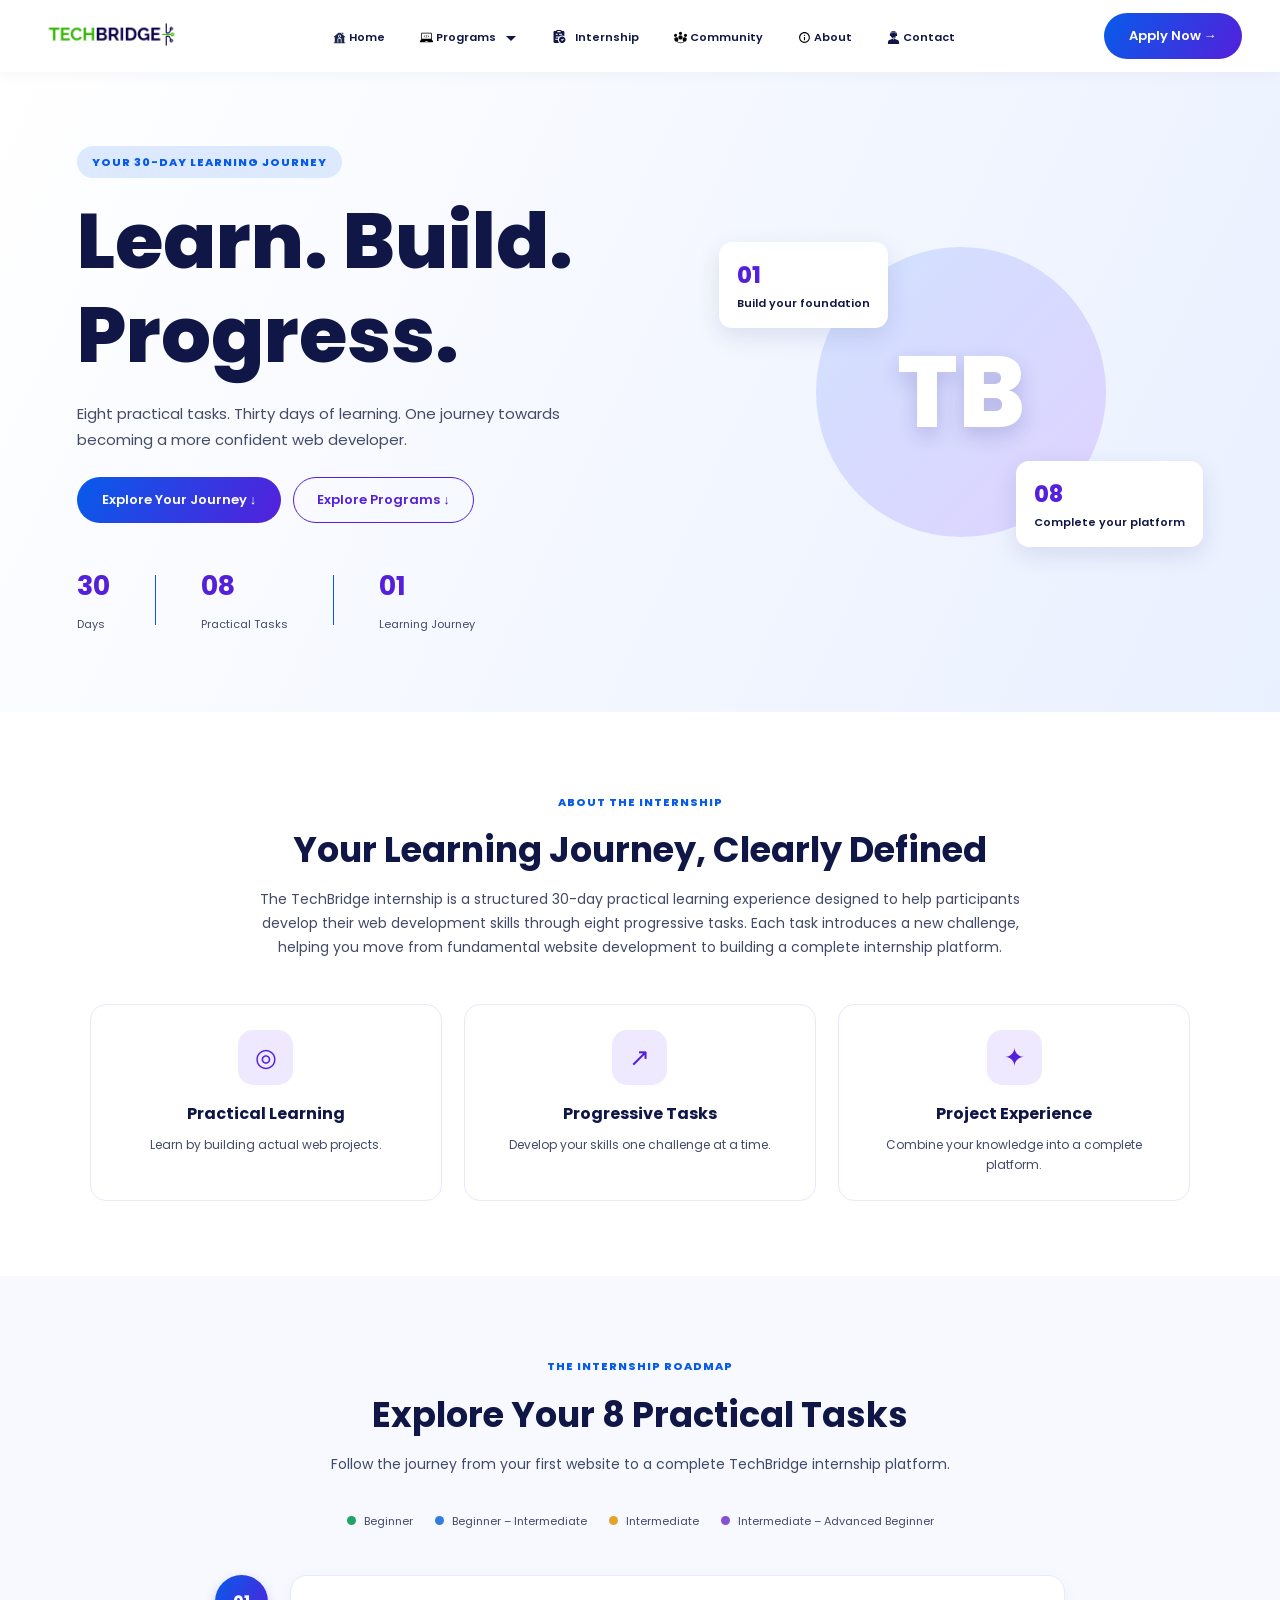
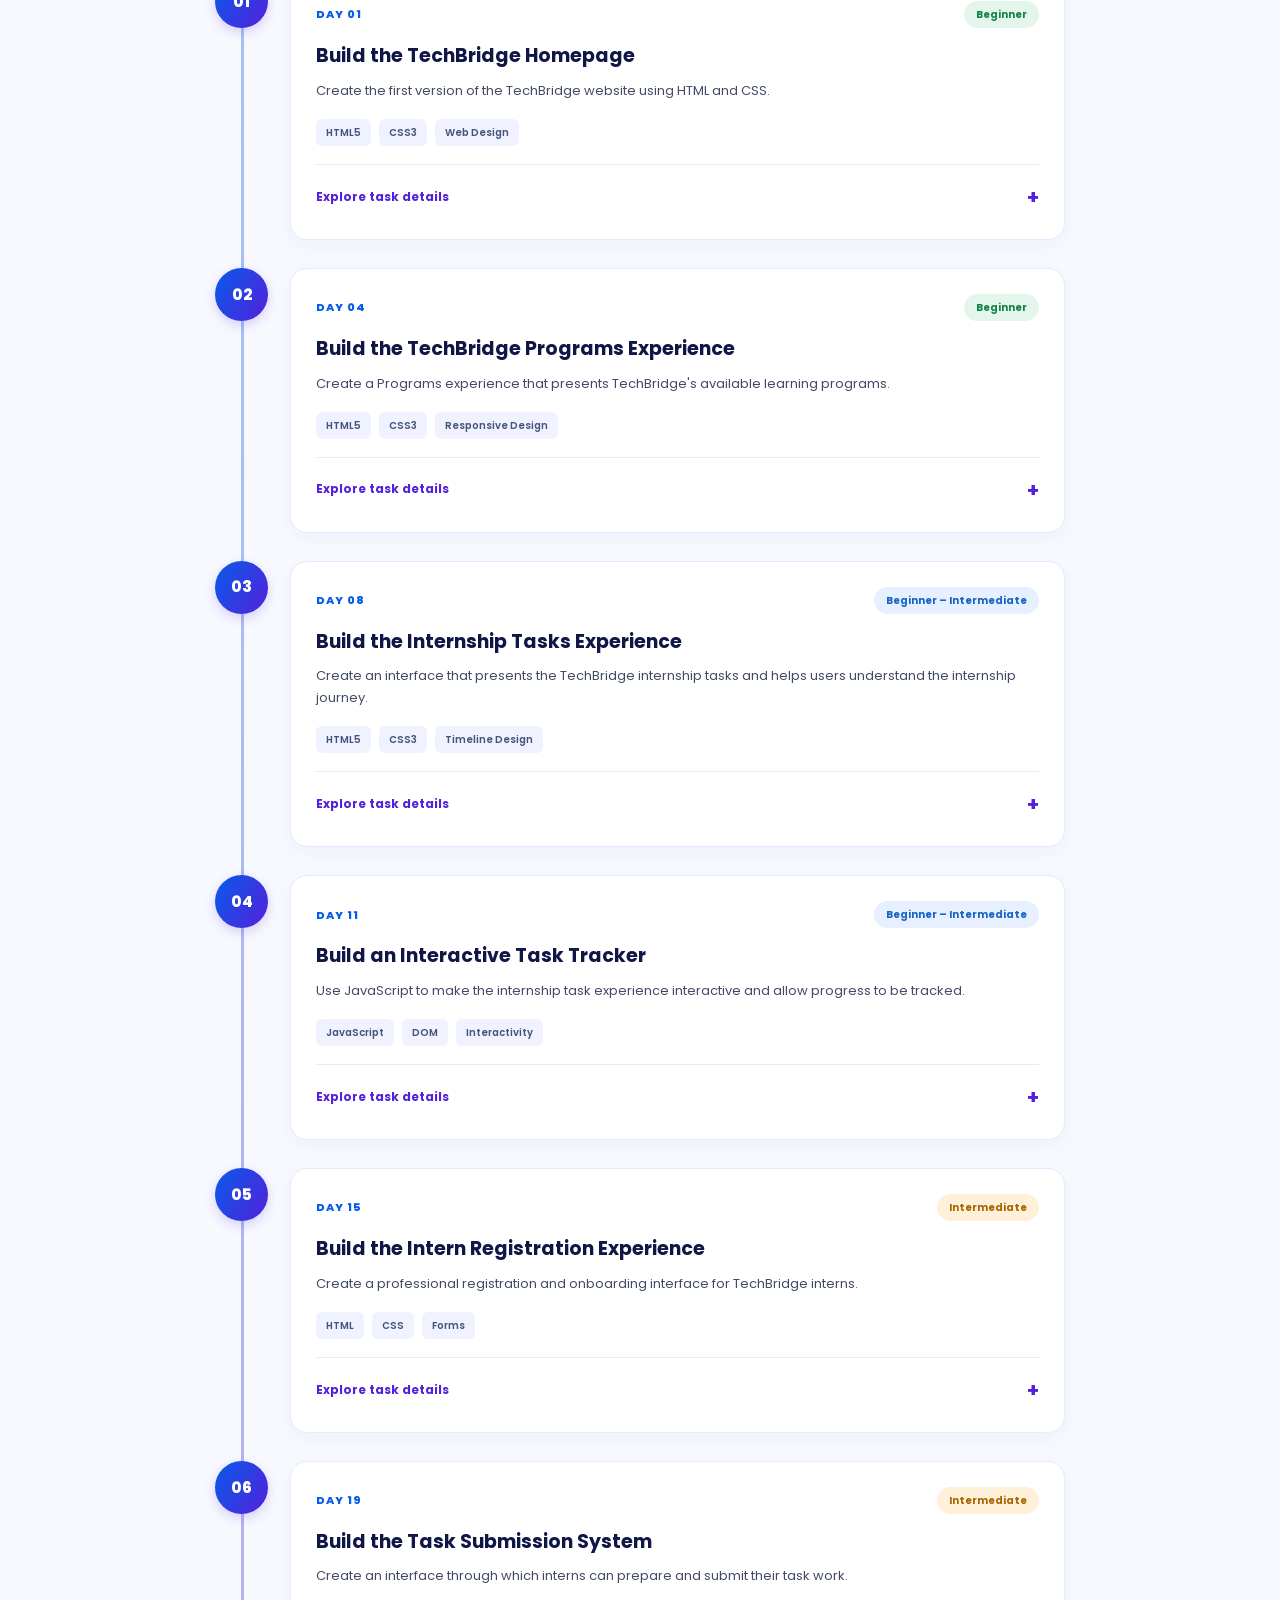
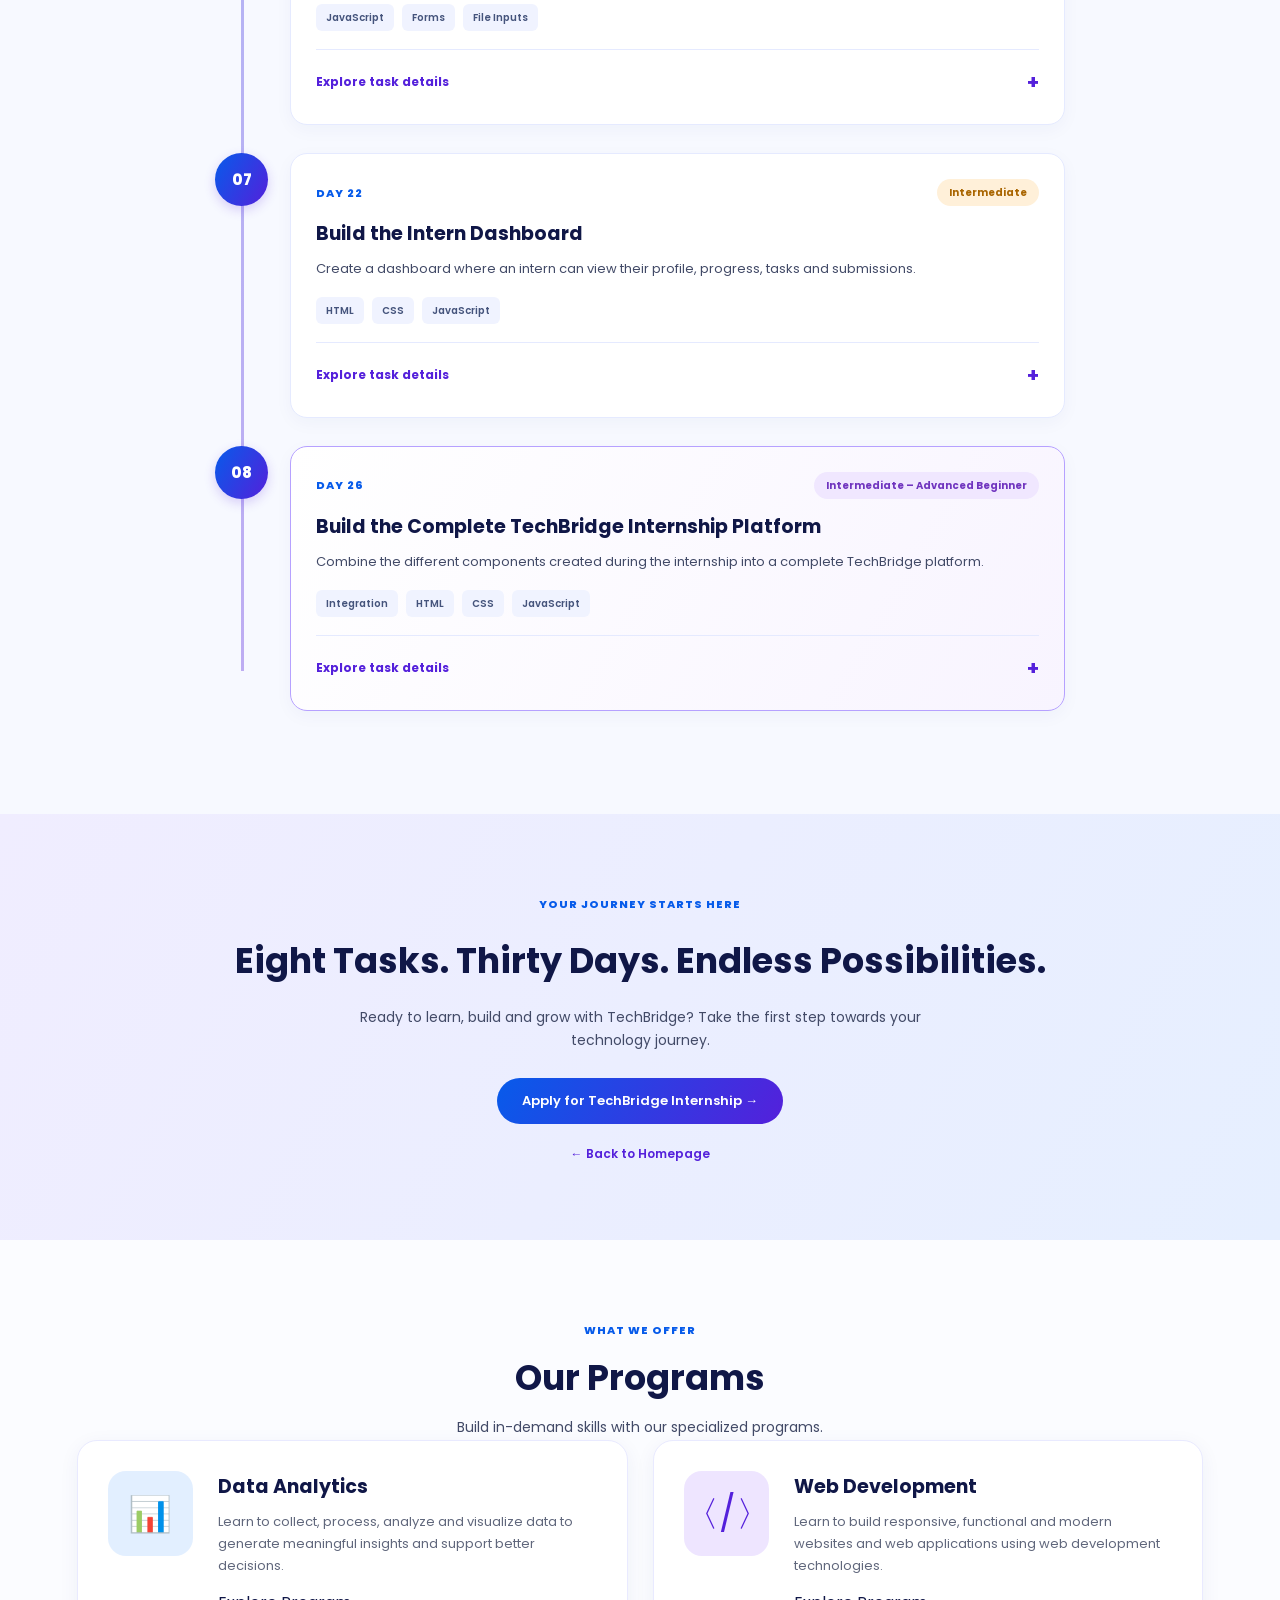
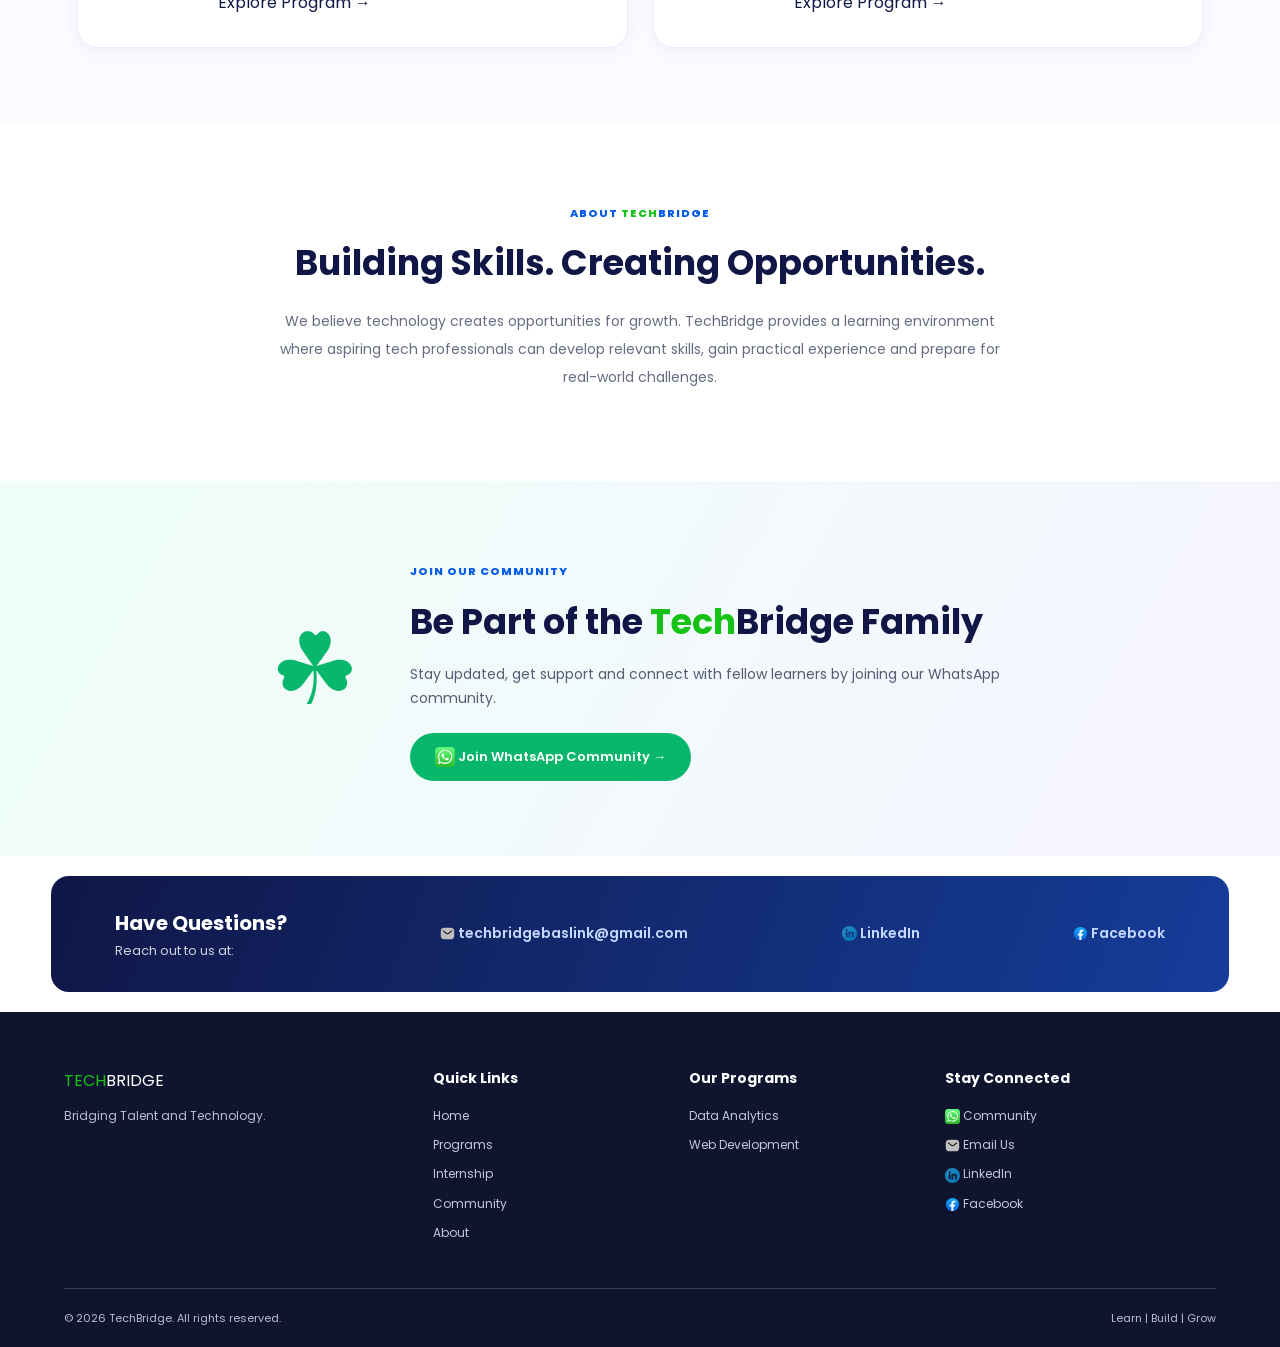
==== Tasks.html @ 096e9067 "new file:   Tasks.html 	new file:   images/about-svgrepo-com (3).svg 	new file:   images/code-file-s" ====
<!DOCTYPE html>
<html lang="en">

    <head>
        <meta charset="UTF-8">
        <meta name="viewport" content="width=device-width, initial-scale=1.0">

        <title>Internship Tasks | TechBridge</title>

        <link rel="stylesheet" href="main.css">

        <link rel="preconnect" href="https://fonts.googleapis.com">
        <link href="https://fonts.googleapis.com/css2?family=Poppins:wght@400;500;600;700;800&display=swap"
            rel="stylesheet">
    </head>

    <body>
        <!-- main SECTION -->
        <section class="main">

            <div class="main-content">

                <span class="eyebrow">YOUR 30-DAY LEARNING JOURNEY</span>

                <h1>
                    Learn. Build.
                    <span>Progress.</span>
                </h1>

                <p>
                    Eight practical tasks. Thirty days of learning.
                    One journey towards becoming a more confident
                    web developer.
                </p>

                <div class="main-buttons">
                    <a href="#roadmap" class="primary-btn">
                        Explore Your Journey ↓
                    </a>

                    <a href="#programs" class="secondary-btn">
                        Explore Programs ↓
                    </a>
                </div>

                <div class="main-stats">

                    <div>
                        <h3>30</h3>
                        <span>Days</span>
                    </div>

                    <div class="main-vertical-seperator"></div>

                    <div>
                        <h3>08</h3>
                        <span>Practical Tasks</span>
                    </div>

                    <div class="main-vertical-seperator"></div>

                    <div>
                        <h3>01</h3>
                        <span>Learning Journey</span>
                    </div>

                </div>

            </div>

            <div class="main-visual">

                <div class="visual-circle"></div>

                <div class="visual-card card-one">
                    <span>01</span>
                    <p>Build your foundation</p>
                </div>

                <div class="visual-card card-two">
                    <span>08</span>
                    <p>Complete your platform</p>
                </div>

                <div class="visual-center">
                    TB
                </div>

            </div>

        </section>


        <!-- INTRODUCTION -->
        <section class="intro-section" id="internship-link">

            <div class="section-heading">
                <span class="section-tag">ABOUT THE INTERNSHIP</span>

                <h2>Your Learning Journey, Clearly Defined</h2>

                <p>
                    The TechBridge internship is a structured 30-day
                    practical learning experience designed to help
                    participants develop their web development skills
                    through eight progressive tasks.

                    Each task introduces a new challenge, helping you
                    move from fundamental website development to
                    building a complete internship platform.
                </p>
            </div>

            <div class="journey-highlights">

                <div class="highlight">
                    <span class="highlight-icon">◎</span>
                    <h3>Practical Learning</h3>
                    <p>Learn by building actual web projects.</p>
                </div>

                <div class="highlight">
                    <span class="highlight-icon">↗</span>
                    <h3>Progressive Tasks</h3>
                    <p>Develop your skills one challenge at a time.</p>
                </div>

                <div class="highlight">
                    <span class="highlight-icon">✦</span>
                    <h3>Project Experience</h3>
                    <p>Combine your knowledge into a complete platform.</p>
                </div>

            </div>

        </section>


        <!-- ROADMAP -->
        <section class="roadmap-section" id="roadmap">

            <div class="section-heading">

                <span class="section-tag">THE INTERNSHIP ROADMAP</span>

                <h2>Explore Your 8 Practical Tasks</h2>

                <p>
                    Follow the journey from your first website
                    to a complete TechBridge internship platform.
                </p>

            </div>


            <!-- PROGRESSION LEGEND -->
            <div class="difficulty-legend">

                <span>
                    <i class="dot beginner"></i>
                    Beginner
                </span>

                <span>
                    <i class="dot developing"></i>
                    Beginner – Intermediate
                </span>

                <span>
                    <i class="dot intermediate"></i>
                    Intermediate
                </span>

                <span>
                    <i class="dot advanced"></i>
                    Intermediate – Advanced Beginner
                </span>

            </div>


            <div class="roadmap">


                <!-- TASK 1 -->
                <article class="task-item">

                    <div class="timeline-marker">01</div>

                    <div class="task-card">

                        <div class="task-top">
                            <span class="task-day">DAY 01</span>
                            <span class="difficulty beginner">Beginner</span>
                        </div>

                        <h3>Build the TechBridge Homepage</h3>

                        <p>
                            Create the first version of the TechBridge
                            website using HTML and CSS.
                        </p>

                        <div class="task-tags">
                            <span>HTML5</span>
                            <span>CSS3</span>
                            <span>Web Design</span>
                        </div>

                        <details>
                            <summary>Explore task details</summary>

                            <div class="task-details">
                                <h4>What you will build</h4>

                                <p>
                                    A professional homepage that introduces
                                    TechBridge, communicates its purpose
                                    and presents its programs and internship.
                                </p>

                                <h4>Expected focus</h4>

                                <ul>
                                    <li>Page structure using HTML.</li>
                                    <li>Styling using CSS.</li>
                                    <li>Navigation and website sections.</li>
                                    <li>Responsive page design.</li>
                                </ul>
                            </div>
                        </details>

                    </div>

                </article>


                <!-- TASK 2 -->
                <article class="task-item">

                    <div class="timeline-marker">02</div>

                    <div class="task-card">

                        <div class="task-top">
                            <span class="task-day">DAY 04</span>
                            <span class="difficulty beginner">Beginner</span>
                        </div>

                        <h3>Build the TechBridge Programs Experience</h3>

                        <p>
                            Create a Programs experience that presents
                            TechBridge's available learning programs.
                        </p>

                        <div class="task-tags">
                            <span>HTML5</span>
                            <span>CSS3</span>
                            <span>Responsive Design</span>
                        </div>

                        <details>
                            <summary>Explore task details</summary>

                            <div class="task-details">
                                <h4>What you will build</h4>

                                <p>
                                    A dedicated Programs page where visitors
                                    can explore Data Analytics and Web
                                    Development.
                                </p>

                                <h4>Expected focus</h4>

                                <ul>
                                    <li>Presenting program information.</li>
                                    <li>Displaying skills and learning areas.</li>
                                    <li>Creating program cards or sections.</li>
                                    <li>Connecting pages through navigation.</li>
                                </ul>
                            </div>
                        </details>

                    </div>

                </article>


                <!-- TASK 3 -->
                <article class="task-item">

                    <div class="timeline-marker">03</div>

                    <div class="task-card">

                        <div class="task-top">
                            <span class="task-day">DAY 08</span>
                            <span class="difficulty developing">
                                Beginner – Intermediate
                            </span>
                        </div>

                        <h3>Build the Internship Tasks Experience</h3>

                        <p>
                            Create an interface that presents the TechBridge
                            internship tasks and helps users understand
                            the internship journey.
                        </p>

                        <div class="task-tags">
                            <span>HTML5</span>
                            <span>CSS3</span>
                            <span>Timeline Design</span>
                        </div>

                        <details>
                            <summary>Explore task details</summary>

                            <div class="task-details">
                                <h4>What you will build</h4>

                                <p>
                                    An internship roadmap displaying
                                    all eight practical tasks, their
                                    introduction days and descriptions.
                                </p>

                                <h4>Expected focus</h4>

                                <ul>
                                    <li>Creating a visual task timeline.</li>
                                    <li>Showing task descriptions.</li>
                                    <li>Communicating task progression.</li>
                                    <li>Presenting difficulty levels.</li>
                                </ul>
                            </div>
                        </details>

                    </div>

                </article>


                <!-- TASK 4 -->
                <article class="task-item">

                    <div class="timeline-marker">04</div>

                    <div class="task-card">

                        <div class="task-top">
                            <span class="task-day">DAY 11</span>
                            <span class="difficulty developing">
                                Beginner – Intermediate
                            </span>
                        </div>

                        <h3>Build an Interactive Task Tracker</h3>

                        <p>
                            Use JavaScript to make the internship task
                            experience interactive and allow progress
                            to be tracked.
                        </p>

                        <div class="task-tags">
                            <span>JavaScript</span>
                            <span>DOM</span>
                            <span>Interactivity</span>
                        </div>

                        <details>
                            <summary>Explore task details</summary>

                            <div class="task-details">
                                <h4>What you will build</h4>

                                <p>
                                    An interactive task tracking interface
                                    that allows interns to monitor their
                                    progress throughout the internship.
                                </p>

                                <h4>Expected focus</h4>

                                <ul>
                                    <li>JavaScript DOM manipulation.</li>
                                    <li>Event listeners and interactions.</li>
                                    <li>Tracking task completion.</li>
                                    <li>Updating progress indicators.</li>
                                </ul>
                            </div>
                        </details>

                    </div>

                </article>


                <!-- TASK 5 -->
                <article class="task-item">

                    <div class="timeline-marker">05</div>

                    <div class="task-card">

                        <div class="task-top">
                            <span class="task-day">DAY 15</span>
                            <span class="difficulty intermediate">
                                Intermediate
                            </span>
                        </div>

                        <h3>Build the Intern Registration Experience</h3>

                        <p>
                            Create a professional registration and
                            onboarding interface for TechBridge interns.
                        </p>

                        <div class="task-tags">
                            <span>HTML</span>
                            <span>CSS</span>
                            <span>Forms</span>
                        </div>

                        <details>
                            <summary>Explore task details</summary>

                            <div class="task-details">
                                <h4>What you will build</h4>

                                <p>
                                    A registration experience that allows
                                    prospective interns to provide their
                                    information and get introduced to
                                    the internship platform.
                                </p>

                                <h4>Expected focus</h4>

                                <ul>
                                    <li>Professional registration forms.</li>
                                    <li>Input fields and form layouts.</li>
                                    <li>Form validation and user feedback.</li>
                                    <li>Onboarding interface design.</li>
                                </ul>
                            </div>
                        </details>

                    </div>

                </article>


                <!-- TASK 6 -->
                <article class="task-item">

                    <div class="timeline-marker">06</div>

                    <div class="task-card">

                        <div class="task-top">
                            <span class="task-day">DAY 19</span>
                            <span class="difficulty intermediate">
                                Intermediate
                            </span>
                        </div>

                        <h3>Build the Task Submission System</h3>

                        <p>
                            Create an interface through which interns
                            can prepare and submit their task work.
                        </p>

                        <div class="task-tags">
                            <span>JavaScript</span>
                            <span>Forms</span>
                            <span>File Inputs</span>
                        </div>

                        <details>
                            <summary>Explore task details</summary>

                            <div class="task-details">
                                <h4>What you will build</h4>

                                <p>
                                    A submission interface where interns
                                    can prepare their work and provide
                                    their project submission details.
                                </p>

                                <h4>Expected focus</h4>

                                <ul>
                                    <li>Submission form design.</li>
                                    <li>Project link and file input fields.</li>
                                    <li>Submission feedback.</li>
                                    <li>Clear submission status presentation.</li>
                                </ul>
                            </div>
                        </details>

                    </div>

                </article>


                <!-- TASK 7 -->
                <article class="task-item">

                    <div class="timeline-marker">07</div>

                    <div class="task-card">

                        <div class="task-top">
                            <span class="task-day">DAY 22</span>
                            <span class="difficulty intermediate">
                                Intermediate
                            </span>
                        </div>

                        <h3>Build the Intern Dashboard</h3>

                        <p>
                            Create a dashboard where an intern can view
                            their profile, progress, tasks and submissions.
                        </p>

                        <div class="task-tags">
                            <span>HTML</span>
                            <span>CSS</span>
                            <span>JavaScript</span>
                        </div>

                        <details>
                            <summary>Explore task details</summary>

                            <div class="task-details">
                                <h4>What you will build</h4>

                                <p>
                                    A personalized dashboard that brings
                                    together important internship
                                    information in one interface.
                                </p>

                                <h4>Expected focus</h4>

                                <ul>
                                    <li>Dashboard layout and components.</li>
                                    <li>Profile and progress presentation.</li>
                                    <li>Task and submission overview.</li>
                                    <li>Responsive dashboard design.</li>
                                </ul>
                            </div>
                        </details>

                    </div>

                </article>


                <!-- TASK 8 -->
                <article class="task-item">

                    <div class="timeline-marker">08</div>

                    <div class="task-card final-task">

                        <div class="task-top">
                            <span class="task-day">DAY 26</span>
                            <span class="difficulty advanced">
                                Intermediate – Advanced Beginner
                            </span>
                        </div>

                        <h3>Build the Complete TechBridge Internship Platform</h3>

                        <p>
                            Combine the different components created
                            during the internship into a complete
                            TechBridge platform.
                        </p>

                        <div class="task-tags">
                            <span>Integration</span>
                            <span>HTML</span>
                            <span>CSS</span>
                            <span>JavaScript</span>
                        </div>

                        <details>
                            <summary>Explore task details</summary>

                            <div class="task-details">
                                <h4>What you will build</h4>

                                <p>
                                    An integrated platform that brings
                                    together the homepage, programs,
                                    task tracker, registration, submission
                                    system and intern dashboard.
                                </p>

                                <h4>Expected focus</h4>

                                <ul>
                                    <li>Combining individual website components.</li>
                                    <li>Consistent navigation and design.</li>
                                    <li>Testing page interactions.</li>
                                    <li>Creating a cohesive platform experience.</li>
                                </ul>
                            </div>
                        </details>

                    </div>

                </article>

            </div>

        </section>


        <!-- FINAL CTA -->
        <section class="final-cta">

            <span class="section-tag">YOUR JOURNEY STARTS HERE</span>

            <h2>Eight Tasks. Thirty Days. Endless Possibilities.</h2>

            <p>
                Ready to learn, build and grow with TechBridge?
                Take the first step towards your technology journey.
            </p>

            <a href="YOUR_APPLICATION_FORM_URL" class="primary-btn">
                Apply for TechBridge Internship →
            </a>

            <a href="index.html" class="back-link">
                ← Back to Homepage
            </a>

        </section>

        <!-- programs we run -->
        <section class="programs section" id="programs">

        </section>

        <script src="main.js" defer></script>

    </body>
</html>
---- main.css ----
/* general style */
* {
    margin: 0;
    padding: 0;
    box-sizing: border-box;
    list-style: none;
    -webkit-tap-highlight-color: transparent;
}

:root {
    --blue: #075bea;
    --purple: #5420db;
    --dark: #101747;
    --text: #424a67;
    --light: #f3f6ff;
    --white: #ffffff;
    --border: #e5eaff;
    --gradient: linear-gradient(120deg, #075bea, #5420db);
}

html {
    scroll-behavior: smooth;
}

body {
    font-family: 'Poppins', Arial, sans-serif;
    color: var(--dark);
    background: var(--white);
    line-height: 1.7;
    overflow-x: hidden;
}

svg {
    fill: var(--dark);
}

img {
    max-width: 100%;
    display: block;
}

button {
    font: inherit;
}

a {
    text-decoration: none;
    color: inherit;
}

svg {
    vertical-align: middle;
}

.c-green {
    color: rgb(22, 194, 22);
}

/* nav */
.navbar {
    display: flex;
    align-items: center;
    justify-content: space-between;
    padding: 3px 3%;
    background: white;
    position: sticky;
    top: 0;
    z-index: 100;
    box-shadow: 0 2px 15px rgba(0,0,0,.04);
}

.logo {
    height: fit-content;
    width: fit-content;
    display: flex;
    align-items: center;
}

.logo-icon {
    padding: 3px;
    height: fit-content;
    width: fit-content;
}

.logo-icon img {
    padding: 0;
    width: 140px;
    height: 60px;
    object-fit: cover;
    overflow: visible;
}

.nav-links {
    display: none;
    position: fixed;
    gap: 20px;
    align-items: center;
    background: var(--light);
    box-shadow: 5px 0 20px rgba(30, 50, 120, .1);
    padding: 20px;
    top: 0;
    left: -100%;
    height: 100dvh;
    z-index: 200;
    transition: ease-in-out .1s;
}


.nav-links:hover, .nav-links:focus, .nav-links svg:hover, .nav-links svg:focus {
    fill: var(--purple);
    color: var(--purple);
}

.nav-links li {
    padding: 7px 2px;
}

.big-screen-nav {
    display: flex;
    gap: 25px;
}

.clip-absolute {
    position: relative;
}

.navbar nav a {
    font-size: 11px;
    font-weight: 600;
    transition: .3s;
    margin: 0 5px;
}

.navbar nav a:hover, .navbar nav a:focus {
    color: var(--purple);
}

.svg:hover, .svg:focus {
    fill: var(--purple);
}


.nav-dropdown {
    position: absolute;
    display: none;
    top: 30px;
    left: 0;
    background: white;
    padding: 10px;
    border: 0.1px solid var(--text);
    border-radius: 20px;
    transition: .3s;
    height: fit-content;
    width: 180px;
}

.nav-dropdown:hover {
    transform: translateY(-6px);
    box-shadow: 0 12px 30px rgba(30,50,120,.12);
}

.nav-dropdown a{
    display: flex;
    justify-content: space-between;
}

.nav-btn,
.primary-btn {
    background: linear-gradient(120deg, var(--blue), var(--purple));
    color: white;
    padding: 12px 25px;
    border-radius: 30px;
    font-size: 13px;
    font-weight: 600;
    display: inline-block;
    transition: .3s;
}

.nav-btn:hover,
.primary-btn:hover {
    transform: translateY(-3px);
    box-shadow: 0 8px 20px rgba(84,32,219,.25);
}

/* main */
.main {
    min-height: 520px;
    padding: 75px 6%;
    display: flex;
    align-items: center;
    justify-content: space-between;
    background: linear-gradient(115deg, #fff, #e9f0ff);
    overflow: hidden;
}

.main-content {
    max-width: 580px;
}

.eyebrow,
.section-tag {
    color: var(--blue);
    font-size: 12px;
    font-weight: 700;
    letter-spacing: 1px;
}

.eyebrow {
    background: #dce9ff;
    padding: 7px 15px;
    border-radius: 20px;
}

.main h1 {
    font-size: clamp(48px, 7vw, 78px);
    font-weight: 800;
    line-height: 1.2;
    margin: 20px 0 5px;
}

.main h2 {
    font-size: clamp(22px, 3vw, 34px);
    line-height: 1.3;
}

.main h2 span {
    color: var(--purple);
}

.main-content p {
    max-width: 500px;
    margin: 20px 0 25px;
    color: #454b68;
    font-size: 15px;
}

.main-buttons {
    display: flex;
    gap: 12px;
    align-items: center;
}

.secondary-btn {
    border: 1px solid var(--purple);
    color: var(--purple);
    padding: 11px 22px;
    border-radius: 30px;
    font-size: 13px;
    font-weight: 600;
}

.main-visual {
    width: 43%;
    height: 350px;
    position: relative;
    display: flex;
    align-items: center;
    justify-content: center;
}


.main-stats {
    display: flex;
    gap: 45px;
    margin-top: 40px;
}

.main-vertical-seperator {
    height: 50px;
    width: 1px;
    background: #075bea;
    align-self: center;
}

.main-stats h3 {
    font-size: 27px;
    color: var(--purple);
}

.main-stats span {
    color: var(--text);
    font-size: 11px;
}


.visual-circle {
    position: absolute;
    width: 310px;
    height: 310px;
    border-radius: 50%;
    background: linear-gradient(135deg, #b7d1ff, #c8aaff);
    opacity: .7;
}

.main-symbol {
    z-index: 1;
    font-size: 120px;
    font-weight: 800;
    color: white;
    text-shadow: 0 8px 25px rgba(35,40,130,.25);
}

.visual-card {
    position: absolute;
    z-index: 2;
    background: white;
    padding: 15px;
    border-radius: 12px;
    box-shadow: 0 10px 30px rgba(30,50,120,.12);
    font-size: 13px;
    font-weight: 600;
}

.analytics {
    top: 35px;
    left: 0;
}

.coding {
    bottom: 35px;
    right: 0;
}

/* gen sec */
.section {
    padding: 75px 6%;
}

.section-heading {
    text-align: center;
    margin-bottom: 35px;
}

.section h2 {
    font-size: clamp(25px, 3vw, 35px);
    margin: 8px 0;
}

.section-heading p,
.about p {
    color: #666d83;
    font-size: 14px;
}

.about {
    text-align: center;
    max-width: 950px;
    margin: auto;
}

.about p {
    max-width: 750px;
    margin: 15px auto;
    line-height: 2;
}

/* programs */
.programs {
    background: #fbfcff;
}

.program-grid {
    display: grid;
    grid-template-columns: repeat(2, 1fr);
    gap: 25px;
}

.program-card {
    display: flex;
    align-items: flex-start;
    gap: 25px;
    background: white;
    padding: 30px;
    border: 1px solid #e9eaff;
    border-radius: 20px;
    box-shadow: 0 5px 20px rgba(30,50,120,.06);
    transition: .3s;
}

.program-card:hover {
    transform: translateY(-6px);
    box-shadow: 0 12px 30px rgba(30,50,120,.12);
}

.program-icon {
    min-width: 85px;
    height: 85px;
    display: grid;
    place-items: center;
    border-radius: 18px;
    font-size: 35px;
}

.blue-icon {
    background: #e2efff;
}

.purple-icon {
    background: #eee5ff;
    color: var(--purple);
}

.program-card h3 {
    font-size: 19px;
    margin-bottom: 8px;
}

.program-card p {
    color: #60677c;
    font-size: 13px;
    margin-bottom: 12px;
}

.program-card a {
    color: var(--blue);
    font-size: 13px;
    font-weight: 700;
}

/* internship */
.internship {
    margin: 20px 4%;
    padding: 55px 4%;
    border-radius: 22px;
    background: linear-gradient(110deg, #f1edff, #e4eaff);
    display: grid;
    grid-template-columns: 1fr 1fr;
    gap: 40px;
}

.internship-tag {
    border: 1px solid var(--purple);
    color: var(--purple);
    padding: 6px 15px;
    border-radius: 20px;
    font-size: 11px;
    font-weight: 700;
}

.internship-content h2 {
    margin-top: 20px;
}

.internship-content p {
    font-size: 14px;
    color: #555c75;
    margin: 15px 0 25px;
}

.benefits {
    border-left: 1px solid #b9a9ff;
    padding: 15px 30px;
}

.benefits h3 {
    font-size: 20px;
    margin-bottom: 15px;
}

.benefits ul {
    list-style: none;
}

.benefits li {
    margin: 13px 0;
    font-size: 13px;
}

.benefits li::first-letter {
    color: var(--purple);
    font-weight: 800;
}

/* apply */
.apply-section {
    text-align: center;
}

.apply-section p {
    color: #646b80;
    font-size: 14px;
    margin: 15px 0 25px;
}

/* community */
.community {
    display: flex;
    align-items: center;
    justify-content: center;
    gap: 50px;
    background: linear-gradient(120deg, #effff8, #f6f4ff);
}

.community-icon {
    font-size: 100px;
    color: #08b76c;
}

.community-content {
    max-width: 600px;
}

.community-content p {
    color: #555c75;
    font-size: 14px;
    margin: 12px 0 22px;
}

.whatsapp-btn {
    display: inline-block;
    background: #08b76c;
    color: white;
    padding: 13px 25px;
    border-radius: 30px;
    font-size: 13px;
    font-weight: 600;
    transition: .3s;
}

.whatsapp-btn:hover {
    background: #069b5c;
    transform: translateY(-3px);
}

/* contact */
.contact-section {
    margin: 20px 4%;
    padding: 30px 5%;
    border-radius: 18px;
    background: linear-gradient(110deg, #101747, #153d9a);
    color: white;
    display: flex;
    justify-content: space-between;
    align-items: center;
    gap: 20px;
}

.contact-section h3 {
    font-size: 20px;
}

.contact-section p {
    font-size: 13px;
    opacity: .8;
}

.contact-section a {
    font-size: 14px;
    font-weight: 600;
    color: #c6d8ff;
}

/* footer */
footer {
    background: #10152f;
    color: white;
    padding: 55px 5% 20px;
}

.footer-main {
    display: grid;
    grid-template-columns: 1.5fr 1fr 1fr 1.2fr;
    gap: 30px;
    padding-bottom: 35px;
}

.footer-brand p {
    font-size: 12px;
    color: #b9bfd5;
    margin-top: 12px;
}

footer h4 {
    font-size: 14px;
    margin-bottom: 15px;
}

.footer-main > div:not(:first-child) a {
    display: block;
    color: #c3c8da;
    font-size: 12px;
    margin: 9px 0;
    transition: .3s;
}

.footer-main a:hover {
    color: #9eafff;
}

.footer-bottom {
    border-top: 1px solid #343a58;
    padding-top: 20px;
    display: flex;
    justify-content: space-between;
    font-size: 11px;
    color: #b9bfd5;
}

.menu-toggle {
    display: none;
    position: fixed;
    bottom: 60px;
    right: 20px;
    border: 0;
    padding: 4px 10px;
    border-radius: 20%;
    box-shadow: 0 10px 30px rgba(30,50,120,.12);
    background: var(--purple);
    color: var(--light);
    font-size: 25px;
    cursor: pointer;
    z-index: 100;
}

.menu-toggle:hover,
.menu-toggle:focus {
    border-radius: 20%;
    background: var(--blue);
}

/* PROGRAM main */

.program-main {
    display: grid;
    grid-template-columns: 1fr 1fr;
    align-items: center;
    gap: 35px;
    padding: 65px 7%;
    min-height: 460px;
    overflow: hidden;
}

.analytics-main {
    background: linear-gradient(115deg, #f4f8ff, #e2efff);
}

.web-main {
    background: linear-gradient(115deg, #f8f4ff, #e9e5ff);
}

.program-main-content {
    max-width: 580px;
}

.section-tag {
    color: var(--blue);
    font-size: 11px;
    font-weight: 800;
    letter-spacing: 1.2px;
}

.program-main h1 {
    font-size: clamp(40px, 5vw, 65px);
    line-height: 1.2;
    margin: 18px 0 10px;
    font-weight: 800;
}

.program-main h1 span {
    color: var(--purple);
}

.program-main h2 {
    font-size: 23px;
    margin-bottom: 15px;
}

.program-main p {
    color: var(--text);
    font-size: 14px;
    max-width: 480px;
    margin-bottom: 25px;
}

.program-image {
    display: flex;
    justify-content: center;
    align-items: center;
    min-width: 0;
}

.program-image img {
    width: 100%;
    max-height: 360px;
    object-fit: contain;
    filter: drop-shadow(0 15px 20px rgba(30, 50, 120, .12));
}

/* SECTION HEADINGS */

.content-section {
    padding: 75px 7%;
}

.section-heading {
    text-align: center;
    max-width: 800px;
    margin: auto;
}

.section-heading h2,
.outcome-section h2,
.cta-section h2 {
    font-size: clamp(25px, 3vw, 35px);
    line-height: 1.3;
    margin: 12px 0;
}

.section-heading p {
    color: var(--text);
    font-size: 14px;
    margin-top: 15px;
}

/* SKILLS */

.skills-section {
    background: #f8faff;
    padding: 75px 7%;
}

.skills-grid {
    display: grid;
    grid-template-columns: repeat(3, 1fr);
    gap: 22px;
    margin-top: 40px;
}

.skill-card {
    background: white;
    padding: 27px;
    border: 1px solid var(--border);
    border-radius: 18px;
    box-shadow: 0 5px 20px rgba(30, 50, 120, .05);
    transition: .3s;
}

.skill-card:hover {
    transform: translateY(-6px);
    box-shadow: 0 12px 25px rgba(30, 50, 120, .1);
}

.skill-icon {
    width: 55px;
    height: 55px;
    display: grid;
    place-items: center;
    border-radius: 14px;
    background: #eee8ff;
    color: var(--purple);
    font-size: 22px;
    font-weight: 800;
    margin-bottom: 18px;
}

.skill-card h3 {
    font-size: 17px;
    margin-bottom: 8px;
}

.skill-card p {
    color: var(--text);
    font-size: 13px;
}

/* LEARNING OUTCOME */

.outcome-section {
    display: grid;
    grid-template-columns: 1fr 1fr;
    gap: 55px;
    align-items: center;
    padding: 75px 8%;
}

.outcome-section p {
    color: var(--text);
    font-size: 14px;
    margin-top: 15px;
}

.outcome-list {
    display: grid;
    gap: 13px;
}

.outcome-list div {
    background: #f3f6ff;
    padding: 14px 18px;
    border-radius: 10px;
    border-left: 4px solid var(--purple);
    font-size: 13px;
    font-weight: 600;
}

/* CALL TO ACTION */

.cta-section {
    text-align: center;
    padding: 70px 6%;
    background: linear-gradient(120deg, #f0edff, #e7efff);
}

.cta-section p {
    max-width: 600px;
    margin: 15px auto 25px;
    color: var(--text);
    font-size: 14px;
}

.text-link {
    display: block;
    margin-top: 22px;
    color: var(--purple);
    font-size: 13px;
    font-weight: 600;
}

.eyebrow,
.section-tag {
    color: var(--blue);
    font-size: 11px;
    font-weight: 800;
    letter-spacing: 1px;
}

.eyebrow {
    background: #dce9ff;
    padding: 8px 15px;
    border-radius: 20px;
}

.secondary-btn {
    display: inline-block;
    border: 1px solid var(--purple);
    color: var(--purple);
    padding: 11px 23px;
    border-radius: 30px;
    font-size: 13px;
    font-weight: 600;
}

.visual-circle {
    position: absolute;
    width: 290px;
    height: 290px;
    border-radius: 50%;
    background: linear-gradient(135deg, #c4d9ff, #d7c4ff);
}

.visual-center {
    position: relative;
    z-index: 2;
    color: white;
    font-size: 100px;
    font-weight: 800;
    text-shadow: 0 8px 20px rgba(40, 40, 130, .2);
}

.visual-card {
    position: absolute;
    z-index: 3;
    background: white;
    padding: 15px 18px;
    border-radius: 13px;
    box-shadow: 0 8px 25px rgba(30, 50, 120, .12);
}

.visual-card span {
    font-size: 22px;
    color: var(--purple);
    font-weight: 800;
}

.visual-card p {
    font-size: 11px;
    font-weight: 600;
}

.card-one {
    top: 25px;
    left: 0;
}

.card-two {
    bottom: 20px;
    right: 0;
}

/* SECTION HEADINGS */

.intro-section,
.roadmap-section {
    padding: 75px 7%;
}

.section-heading {
    text-align: center;
    max-width: 780px;
    margin: auto;
}

.section-heading h2 {
    font-size: clamp(25px, 3vw, 35px);
    margin: 12px 0;
    line-height: 1.35;
}

.section-heading p {
    color: var(--text);
    font-size: 14px;
}

/* HIGHLIGHTS */

.journey-highlights {
    display: grid;
    grid-template-columns: repeat(3, 1fr);
    gap: 22px;
    margin-top: 45px;
}

.highlight {
    padding: 25px;
    border: 1px solid var(--border);
    border-radius: 16px;
    text-align: center;
    background: #fff;
    transition: .3s;
}

.highlight:hover {
    transform: translateY(-5px);
    box-shadow: 0 10px 25px rgba(30, 50, 120, .08);
}

.highlight-icon {
    width: 55px;
    height: 55px;
    display: grid;
    place-items: center;
    margin: 0 auto 15px;
    background: #eee9ff;
    color: var(--purple);
    border-radius: 15px;
    font-size: 25px;
}

.highlight h3 {
    font-size: 16px;
    margin-bottom: 7px;
}

.highlight p {
    color: var(--text);
    font-size: 12px;
}

/* ROADMAP SECTION */

.roadmap-section {
    background: #f7f9ff;
}

/* DIFFICULTY LEGEND */

.difficulty-legend {
    display: flex;
    justify-content: center;
    flex-wrap: wrap;
    gap: 22px;
    margin: 35px 0 45px;
}

.difficulty-legend span {
    display: flex;
    align-items: center;
    gap: 8px;
    font-size: 11px;
    color: var(--text);
}

.dot {
    width: 9px;
    height: 9px;
    border-radius: 50%;
}

.beginner {
    background: #e4f5ec;
    color: #13834a;
}

.developing {
    background: #e7f0ff;
    color: #1763c7;
}

.intermediate {
    background: #fff0d9;
    color: #a96500;
}

.advanced {
    background: #f0e7ff;
    color: #7035bf;
}

.dot.beginner {
    background: #20a465;
}

.dot.developing {
    background: #347de0;
}

.dot.intermediate {
    background: #e5a22b;
}

.dot.advanced {
    background: #8650d5;
}

/* ROADMAP TIMELINE */

.roadmap {
    max-width: 850px;
    margin: auto;
    position: relative;
}

.roadmap::before {
    content: "";
    position: absolute;
    left: 26px;
    top: 35px;
    bottom: 40px;
    width: 3px;
    background: linear-gradient(
        to bottom,
        var(--blue),
        var(--purple)
    );
    opacity: .35;
}

.task-item {
    position: relative;
    display: grid;
    grid-template-columns: 55px 1fr;
    gap: 20px;
    margin-bottom: 28px;
}

.timeline-marker {
    position: relative;
    z-index: 2;
    width: 53px;
    height: 53px;
    display: grid;
    place-items: center;
    border-radius: 50%;
    color: white;
    font-weight: 800;
    font-size: 15px;
    background: var(--gradient);
    box-shadow: 0 4px 12px rgba(84, 32, 219, .2);
}

/* TASK CARDS */

.task-card {
    background: white;
    border: 1px solid var(--border);
    border-radius: 17px;
    padding: 25px;
    box-shadow: 0 5px 18px rgba(30, 50, 120, .04);
    transition: .3s;
}

.task-card:hover {
    transform: translateY(-3px);
    box-shadow: 0 12px 25px rgba(30, 50, 120, .09);
}

.final-task {
    border-color: #b6a1ff;
    background: linear-gradient(120deg, white, #f8f4ff);
}

.task-top {
    display: flex;
    justify-content: space-between;
    align-items: center;
    gap: 12px;
    flex-wrap: wrap;
    margin-bottom: 15px;
}

.task-day {
    color: var(--blue);
    font-size: 11px;
    font-weight: 800;
    letter-spacing: 1px;
}

.difficulty {
    padding: 5px 12px;
    border-radius: 20px;
    font-size: 10px;
    font-weight: 700;
}

.task-card h3 {
    font-size: 19px;
    line-height: 1.4;
    margin-bottom: 10px;
}

.task-card > p {
    color: var(--text);
    font-size: 13px;
    margin-bottom: 17px;
}

/* TASK TAGS */

.task-tags {
    display: flex;
    flex-wrap: wrap;
    gap: 8px;
    margin-bottom: 18px;
}

.task-tags span {
    background: #f0f3ff;
    color: #45547c;
    border-radius: 6px;
    padding: 5px 10px;
    font-size: 10px;
    font-weight: 600;
}

/* EXPANDABLE DETAILS */

.task-card details {
    border-top: 1px solid var(--border);
    padding-top: 15px;
}

.task-card summary {
    color: var(--purple);
    font-size: 12px;
    font-weight: 700;
    cursor: pointer;
    list-style: none;
    display: flex;
    justify-content: space-between;
    align-items: center;
}

.task-card summary::-webkit-details-marker {
    display: none;
}

.task-card summary::after {
    content: "+";
    font-size: 20px;
    transition: .3s;
}

.task-card details[open] summary::after {
    content: "−";
}

.task-details {
    padding-top: 20px;
    animation: reveal .3s ease;
}

.task-details h4 {
    font-size: 13px;
    margin: 12px 0 5px;
}

.task-details p,
.task-details li {
    color: var(--text);
    font-size: 12px;
}

.task-details ul {
    padding-left: 20px;
}

/* FINAL CTA */

.final-cta {
    padding: 75px 6%;
    text-align: center;
    background: linear-gradient(120deg, #f0edff, #e6efff);
}

.final-cta h2 {
    font-size: clamp(25px, 3vw, 35px);
    margin: 15px 0;
}

.final-cta p {
    max-width: 600px;
    margin: 0 auto 25px;
    font-size: 14px;
    color: var(--text);
}

.back-link {
    display: block;
    color: var(--purple);
    font-size: 12px;
    font-weight: 600;
    margin-top: 20px;
}

/* FOOTER */

@keyframes reveal {
    from {
        opacity: 0;
        transform: translateY(-5px);
    }

    to {
        opacity: 1;
        transform: translateY(0);
    }
}

/* responsive design */
@media (max-width: 950px) {
    .navbar nav {
        gap: 5px;
    }

    .navbar nav a{
        font-size: 9px;
    }

    .main {
        padding: 55px 5%;
    }

    .main-visual {
        width: 38%;
    }

    .program-card {
        padding: 20px;
        gap: 15px;
    }

    .visual-circle {
        width: 230px;
        height: 230px;
    }

    .journey-highlights {
        gap: 12px;
    }
}

@media (max-width: 780px) {

    .menu-toggle {
        display: block;
    }

    .big-screen-nav {
        display: none;
    }

    .nav-links {
        display: block;
        width: 40dvw;
    }

    .nav-dropdown {
        position: relative;
        top: 0;
        left: 0;
        background: var(--light);
        padding: 10px;
        border: 1px solid var(--light);
        height: fit-content;
        width: 200px;
        box-shadow: 5px 5px 20px rgba(30,50,120,.1);
    }



    .navbar {
        flex-wrap: wrap;
        gap: 5px;
    }

    .nav-btn {
        padding: 6px 12px;
    }

    .main {
        flex-direction: column;
        align-items: flex-start;
        padding: 65px 6% 35px;
    }

    .main-visual {
        width: 100%;
        height: 260px;
        margin-top: 25px;
    }

    .visual-circle {
        width: 220px;
        height: 220px;
    }

    .main-symbol {
        font-size: 90px;
    }

    .program-grid {
        grid-template-columns: 1fr;
    }

    .internship {
        grid-template-columns: 1fr;
        gap: 25px;
        margin: 15px 3%;
        padding: 35px 6%;
    }

    .benefits {
        border-left: none;
        border-top: 1px solid #b9a9ff;
        padding: 25px 0 0;
    }

    .community {
        flex-direction: column;
        text-align: center;
        gap: 15px;
    }

    .community-icon {
        font-size: 75px;
    }

    .contact-section {
        flex-direction: column;
        align-items: flex-start;
    }

    .contact-section a {
        overflow-wrap: anywhere;
    }

    .footer-main {
        grid-template-columns: 1fr 1fr;
        gap: 35px 20px;
    }

    .program-main {
        grid-template-columns: 1fr;
        padding: 55px 6% 35px;
        text-align: center;
    }

    .program-main-content {
        margin: auto;
    }

    .program-main p {
        margin-left: auto;
        margin-right: auto;
    }

    .program-image img {
        max-height: 260px;
    }

    .content-section,
    .skills-section {
        padding: 55px 6%;
    }

    .skills-grid {
        grid-template-columns: 1fr;
    }

    .outcome-section {
        grid-template-columns: 1fr;
        gap: 30px;
        padding: 55px 6%;
    }

    .cta-section {
        padding: 55px 6%;
    }

    .visual-circle {
        width: 220px;
        height: 220px;
    }

    .visual-center {
        font-size: 80px;
    }

    .main-stats {
        gap: 25px;
    }

    .intro-section,
    .roadmap-section {
        padding: 55px 5%;
    }

    .journey-highlights {
        grid-template-columns: 1fr;
    }

    .difficulty-legend {
        justify-content: flex-start;
        gap: 12px;
    }

    .roadmap::before {
        left: 19px;
    }

    .task-item {
        grid-template-columns: 40px 1fr;
        gap: 12px;
    }

    .timeline-marker {
        width: 40px;
        height: 40px;
        font-size: 12px;
    }

    .task-card {
        padding: 18px;
    }

    .task-card h3 {
        font-size: 16px;
    }

    .task-top {
        align-items: flex-start;
        flex-direction: column;
    }

    .final-cta {
        padding: 55px 6%;
    }
}

@media (max-width: 400px) {

    .nav-links {
        width: 70dvw;
    }

    .main-buttons {
        flex-wrap: wrap;
    }

    .program-card {
        flex-direction: column;
    }

    .footer-main {
        grid-template-columns: 1fr;
    }

    .footer-bottom {
        flex-direction: column;
        gap: 10px;
    }

    .program-main h1 {
        font-size: 39px;
    }

    .program-main {
        padding: 55px 5%;
    }

    .skills-grid {
        grid-template-columns: 1fr;
    }

    
    .main-stats {
        gap: 18px;
    }

    .main-stats h3 {
        font-size: 23px;
    }

    .task-card {
        padding: 14px;
    }
}
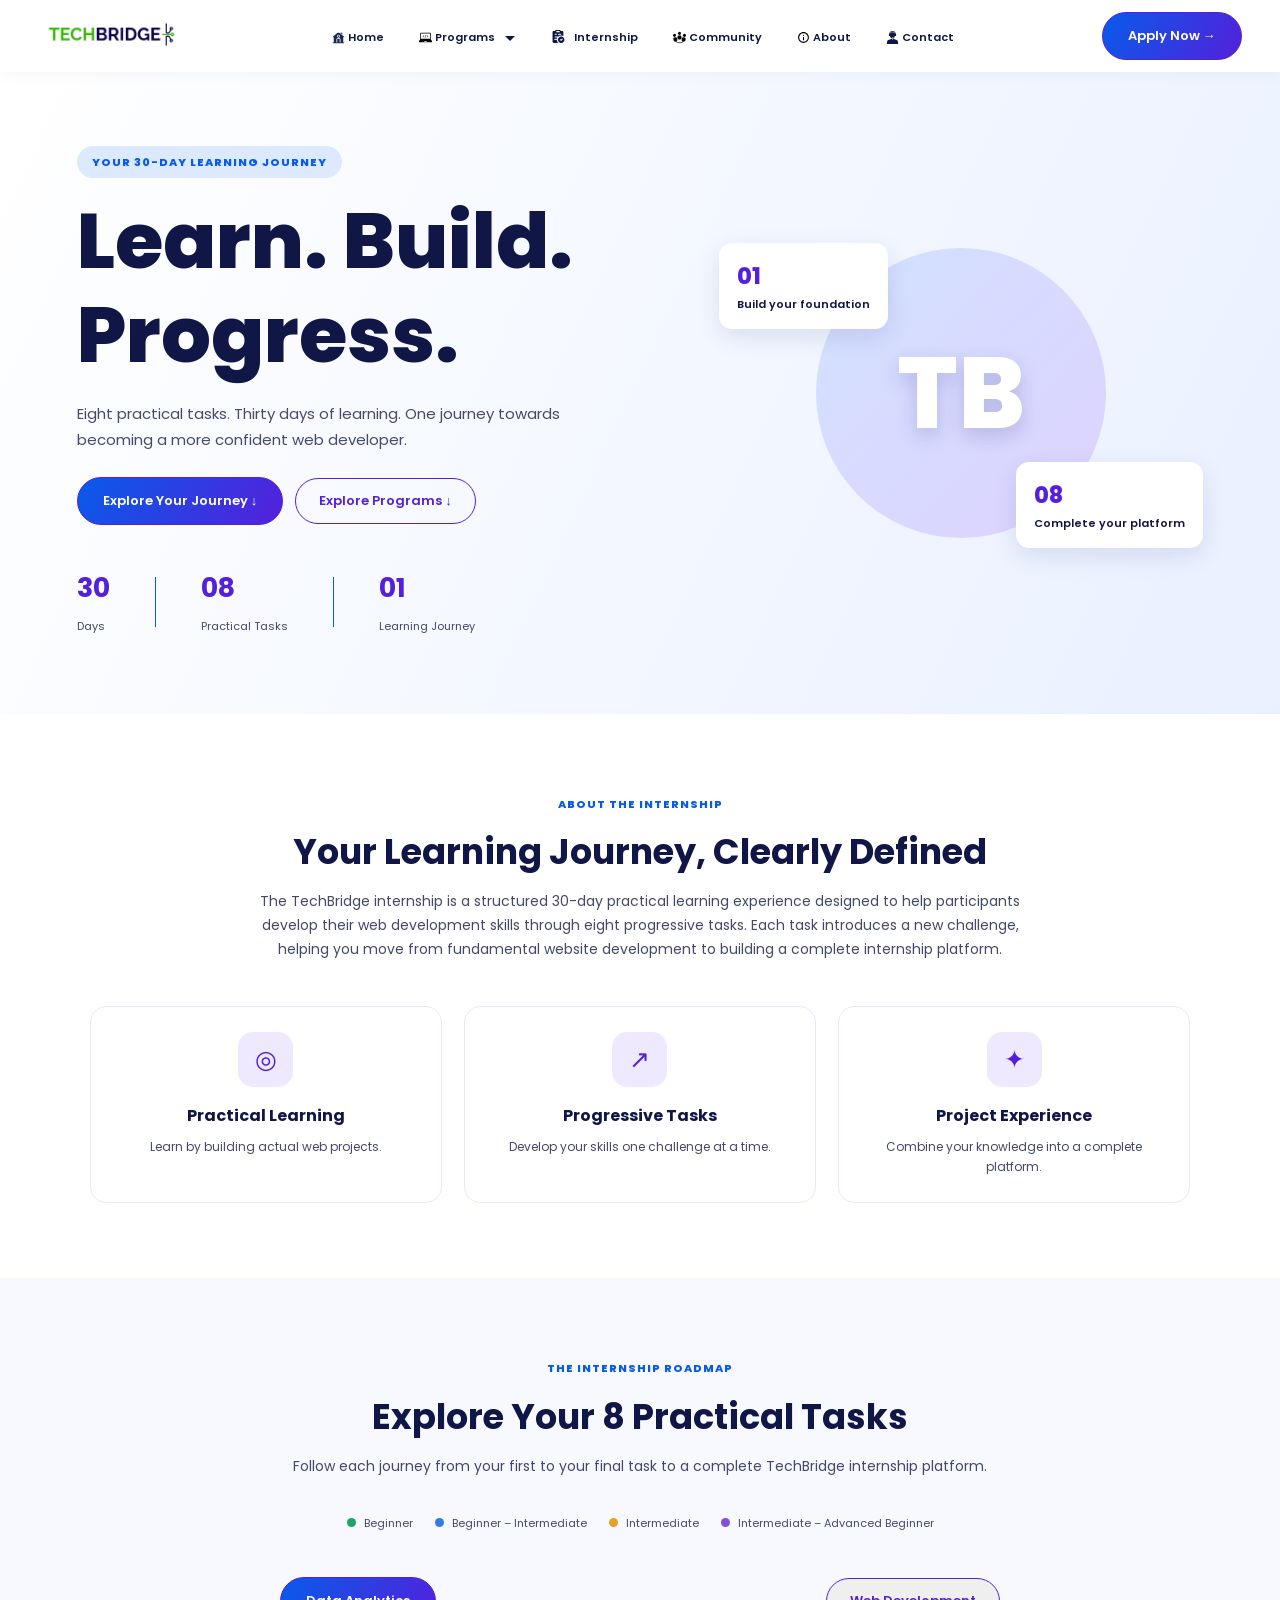
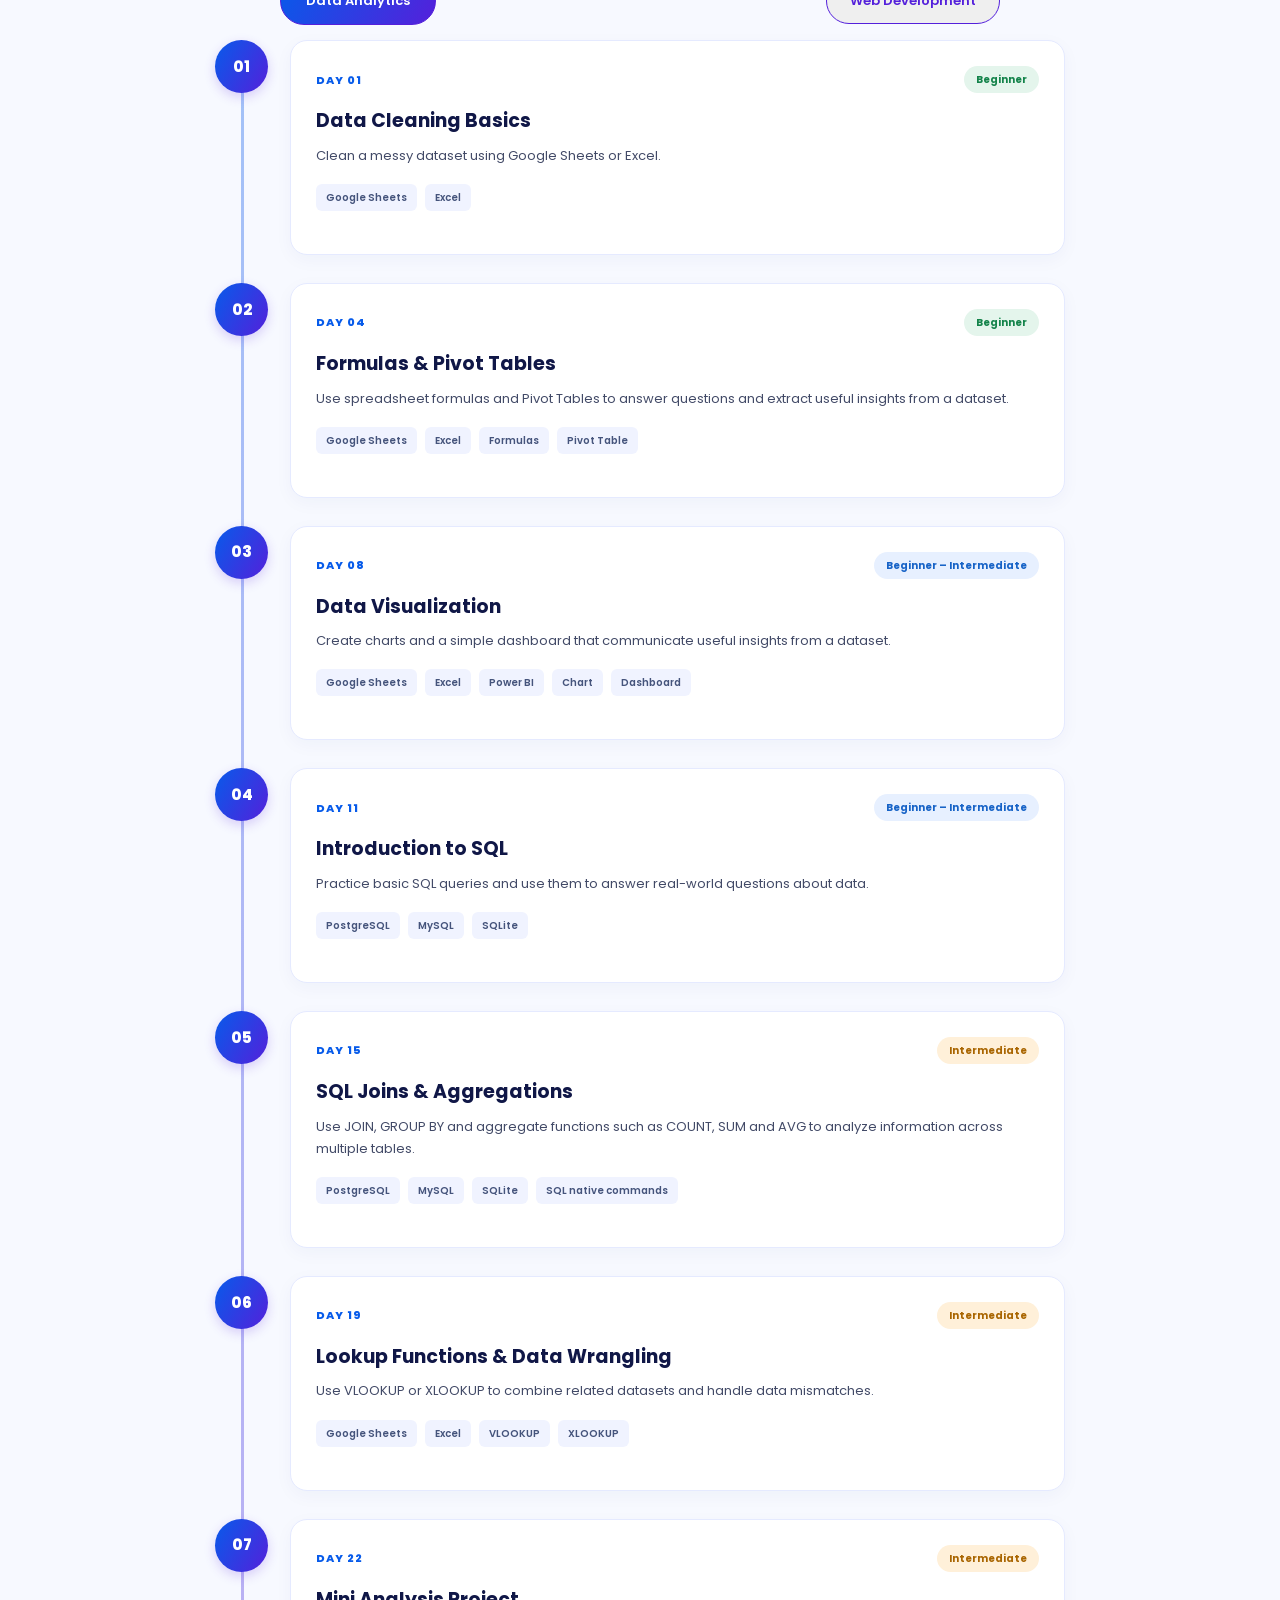
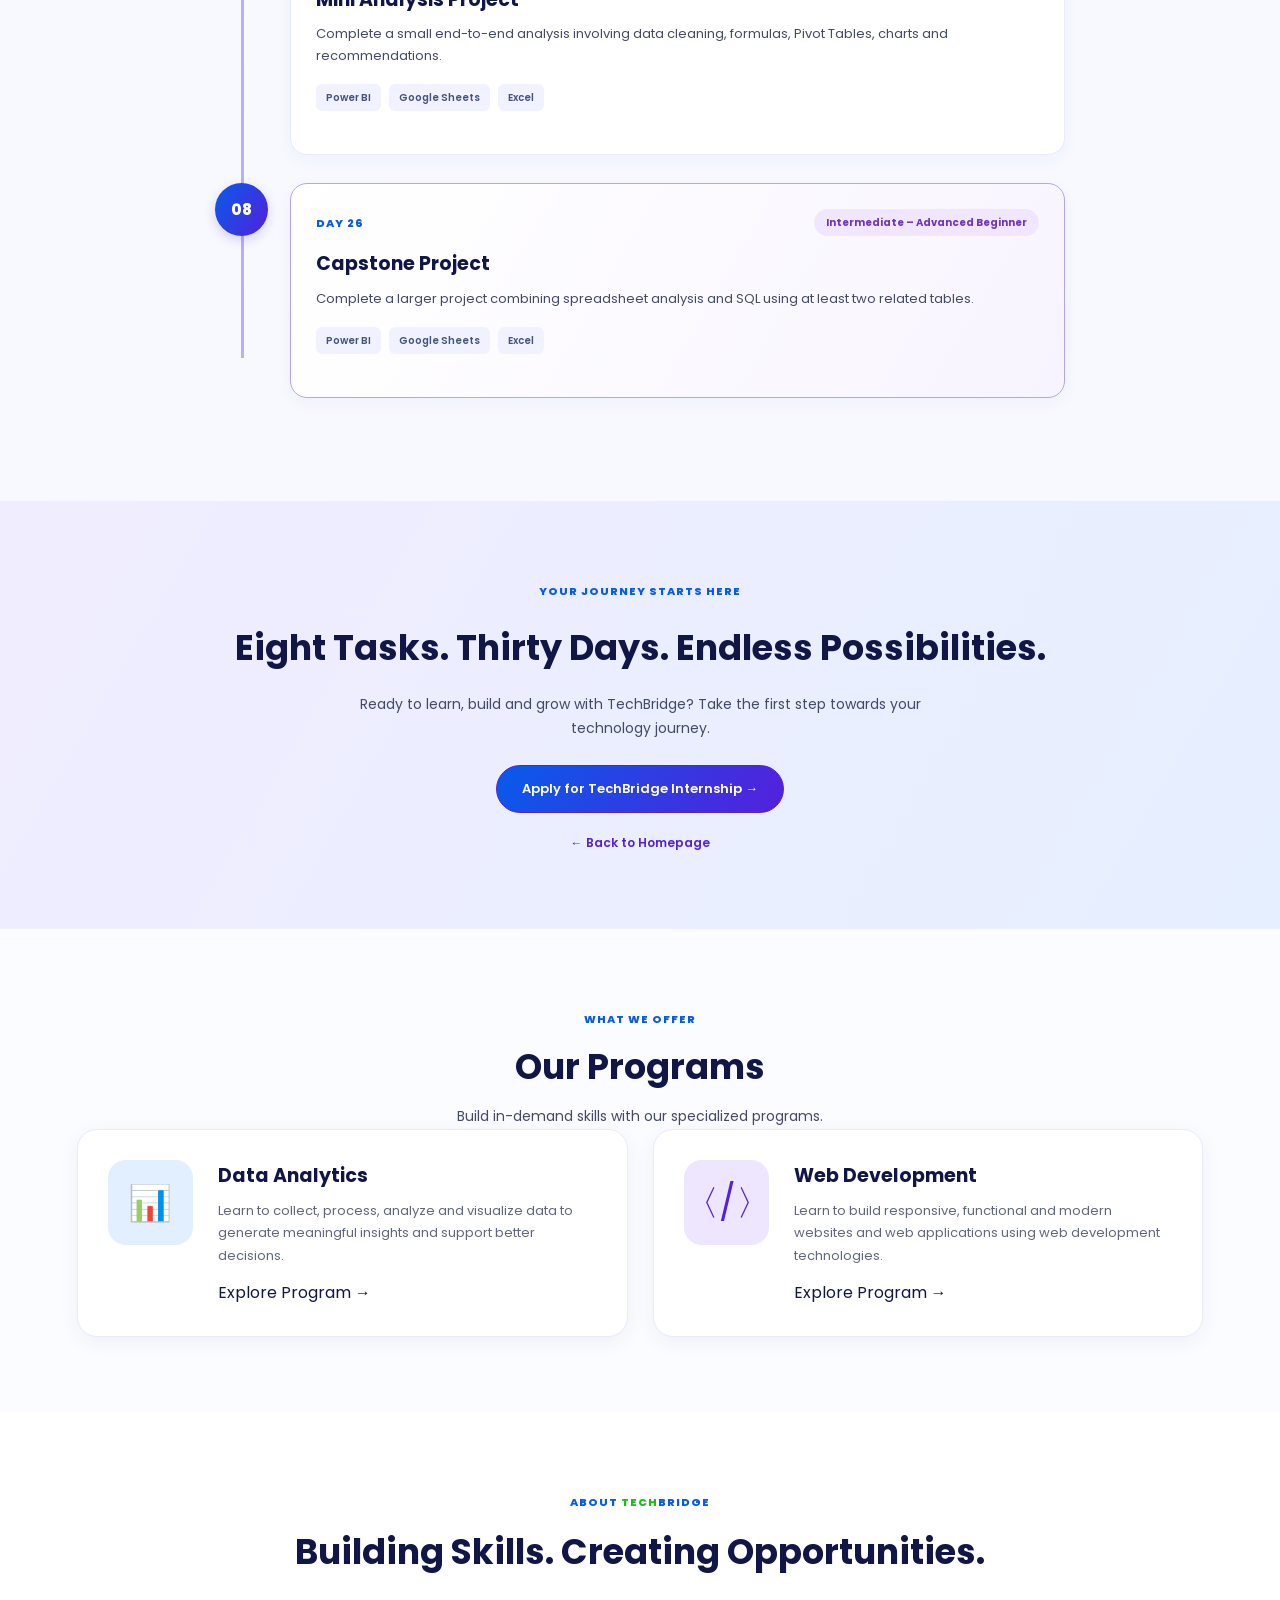
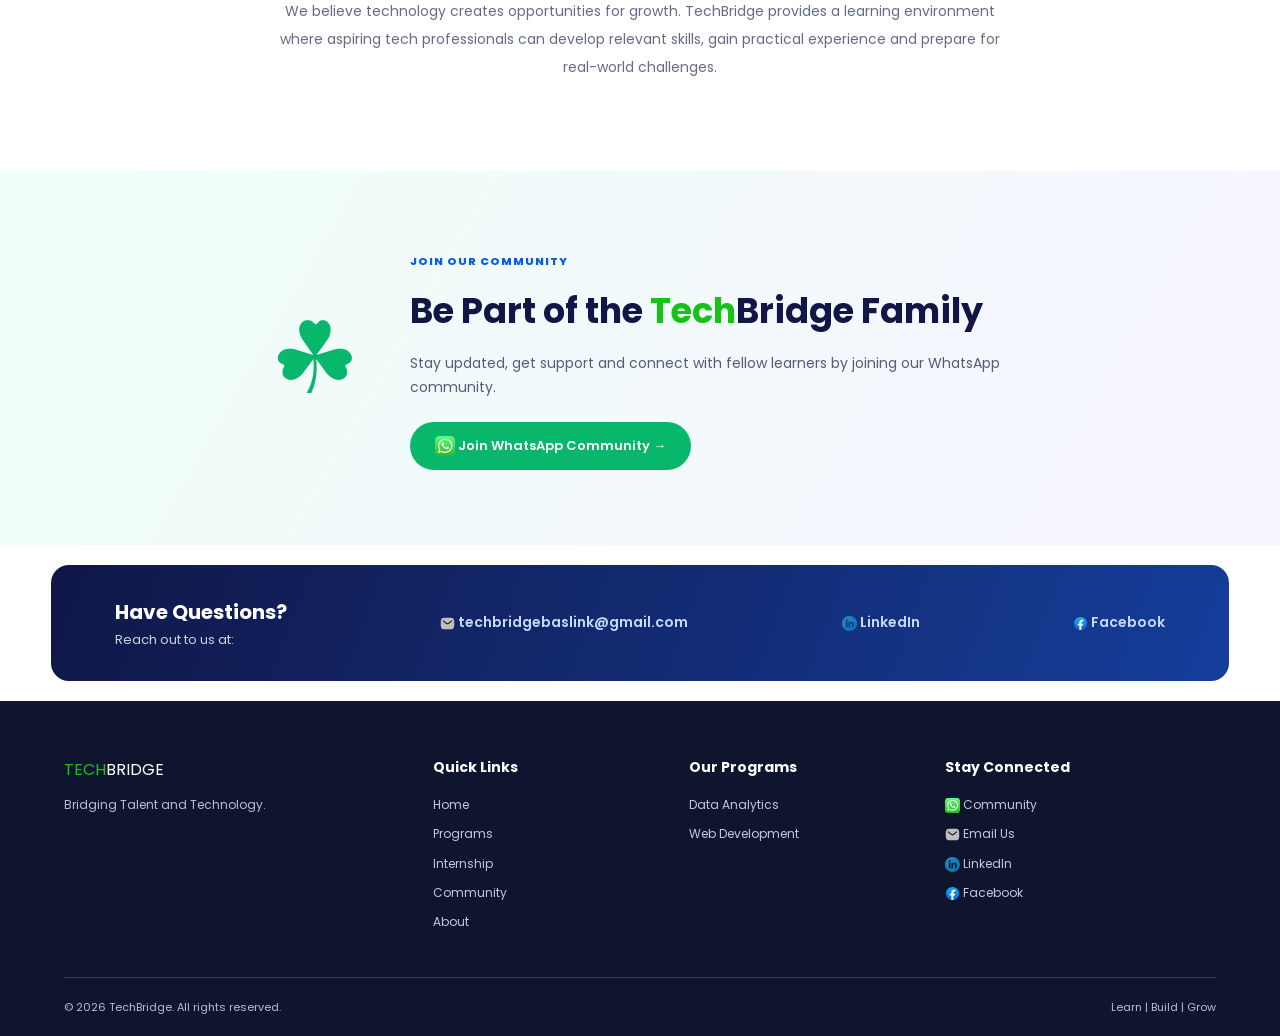
==== commit fcb1600d: "modified:   Tasks.html 	modified:   main.css 	modified:   main.js" ====
--- a/Tasks.html
+++ b/Tasks.html
@@ -146,8 +146,7 @@
                 <h2>Explore Your 8 Practical Tasks</h2>
 
                 <p>
-                    Follow the journey from your first website
-                    to a complete TechBridge internship platform.
+                    Follow each journey from your first to your final task to a complete TechBridge internship platform.
                 </p>
 
             </div>
@@ -178,9 +177,269 @@
 
             </div>
 
-
-            <div class="roadmap">
-
+            <div class="d-flex">
+                <button class="sk primary-btn" onclick="skBtnToggle(this), displayDataTasks()">
+                    Data Analytics
+                </button>
+
+                <button class="sk secondary-btn" onclick="skBtnToggle(this), displayWebTasks()">
+                    Web Development
+                </button>
+            </div>
+
+            <div class="roadmap data-alt">
+
+                <!-- TASK 1 -->
+                <article class="task-item">
+
+                    <div class="timeline-marker">01</div>
+
+                    <div class="task-card">
+
+                        <div class="task-top">
+                            <span class="task-day">DAY 01</span>
+                            <span class="difficulty beginner">Beginner</span>
+                        </div>
+
+                        <h3>Data Cleaning Basics</h3>
+
+                        <p>
+                            Clean a messy dataset using Google Sheets or Excel.
+                        </p>
+
+                        <div class="task-tags">
+                            <span>Google Sheets</span>
+                            <span>Excel</span>
+                        </div>
+
+                    </div>
+
+                </article>
+
+
+                <!-- TASK 2 -->
+                <article class="task-item">
+
+                    <div class="timeline-marker">02</div>
+
+                    <div class="task-card">
+
+                        <div class="task-top">
+                            <span class="task-day">DAY 04</span>
+                            <span class="difficulty beginner">Beginner</span>
+                        </div>
+
+                        <h3>Formulas & Pivot Tables</h3>
+
+                        <p>
+                            Use spreadsheet formulas and Pivot Tables to answer questions and extract useful insights from a dataset.
+                        </p>
+
+                        <div class="task-tags">
+                            <span>Google Sheets</span>
+                            <span>Excel</span>
+                            <span>Formulas</span>
+                            <span>Pivot Table</span>
+                        </div>
+
+                    </div>
+
+                </article>
+
+
+                <!-- TASK 3 -->
+                <article class="task-item">
+
+                    <div class="timeline-marker">03</div>
+
+                    <div class="task-card">
+
+                        <div class="task-top">
+                            <span class="task-day">DAY 08</span>
+                            <span class="difficulty developing">
+                                Beginner – Intermediate
+                            </span>
+                        </div>
+
+                        <h3>Data Visualization</h3>
+
+                        <p>
+                            Create charts and a simple dashboard that communicate useful insights from a dataset.
+                        </p>
+
+                        <div class="task-tags">
+                            <span>Google Sheets</span>
+                            <span>Excel</span>
+                            <span>Power BI</span>
+                            <span>Chart</span>
+                            <span>Dashboard</span>
+                        </div>
+
+                    </div>
+
+                </article>
+
+
+                <!-- TASK 4 -->
+                <article class="task-item">
+
+                    <div class="timeline-marker">04</div>
+
+                    <div class="task-card">
+
+                        <div class="task-top">
+                            <span class="task-day">DAY 11</span>
+                            <span class="difficulty developing">
+                                Beginner – Intermediate
+                            </span>
+                        </div>
+
+                        <h3>Introduction to SQL</h3>
+
+                        <p>
+                            Practice basic SQL queries and use them to answer real-world questions about data.
+                        </p>
+
+                        <div class="task-tags">
+                            <span>PostgreSQL</span>
+                            <span>MySQL</span>
+                            <span>SQLite</span>
+                        </div>
+
+                    </div>
+
+                </article>
+
+
+                <!-- TASK 5 -->
+                <article class="task-item">
+
+                    <div class="timeline-marker">05</div>
+
+                    <div class="task-card">
+
+                        <div class="task-top">
+                            <span class="task-day">DAY 15</span>
+                            <span class="difficulty intermediate">
+                                Intermediate
+                            </span>
+                        </div>
+
+                        <h3>SQL Joins & Aggregations</h3>
+
+                        <p>
+                            Use JOIN, GROUP BY and aggregate functions such as COUNT, SUM and AVG to analyze information across multiple tables.
+                        </p>
+
+                        <div class="task-tags">
+                            <span>PostgreSQL</span>
+                            <span>MySQL</span>
+                            <span>SQLite</span>
+                            <span>SQL native commands</span>
+                        </div>
+
+                    </div>
+
+                </article>
+
+
+                <!-- TASK 6 -->
+                <article class="task-item">
+
+                    <div class="timeline-marker">06</div>
+
+                    <div class="task-card">
+
+                        <div class="task-top">
+                            <span class="task-day">DAY 19</span>
+                            <span class="difficulty intermediate">
+                                Intermediate
+                            </span>
+                        </div>
+
+                        <h3>Lookup Functions & Data Wrangling</h3>
+
+                        <p>
+                            Use VLOOKUP or XLOOKUP to combine related datasets and handle data mismatches.
+                        </p>
+
+                        <div class="task-tags">
+                            <span>Google Sheets</span>
+                            <span>Excel</span>
+                            <span>VLOOKUP</span>
+                            <span>XLOOKUP</span>
+                        </div>
+
+                    </div>
+
+                </article>
+
+
+                <!-- TASK 7 -->
+                <article class="task-item">
+
+                    <div class="timeline-marker">07</div>
+
+                    <div class="task-card">
+
+                        <div class="task-top">
+                            <span class="task-day">DAY 22</span>
+                            <span class="difficulty intermediate">
+                                Intermediate
+                            </span>
+                        </div>
+
+                        <h3>Mini Analysis Project</h3>
+
+                        <p>
+                            Complete a small end-to-end analysis involving data cleaning, formulas, Pivot Tables, charts and recommendations.
+                        </p>
+
+                        <div class="task-tags">
+                            <span>Power BI</span>
+                            <span>Google Sheets</span>
+                            <span>Excel</span>
+                        </div>
+
+                    </div>
+
+                </article>
+
+
+                <!-- TASK 8 -->
+                <article class="task-item">
+
+                    <div class="timeline-marker">08</div>
+
+                    <div class="task-card final-task">
+
+                        <div class="task-top">
+                            <span class="task-day">DAY 26</span>
+                            <span class="difficulty advanced">
+                                Intermediate – Advanced Beginner
+                            </span>
+                        </div>
+
+                        <h3>Capstone Project</h3>
+
+                        <p>
+                           Complete a larger project combining spreadsheet analysis and SQL using at least two related tables.
+                        </p>
+
+                        <div class="task-tags">
+                            <span>Power BI</span>
+                            <span>Google Sheets</span>
+                            <span>Excel</span>
+                        </div>
+
+                    </div>
+
+                </article>
+
+            </div>
+
+
+            <div class="roadmap web-dev d-none">
 
                 <!-- TASK 1 -->
                 <article class="task-item">
@@ -207,29 +466,6 @@
                             <span>Web Design</span>
                         </div>
 
-                        <details>
-                            <summary>Explore task details</summary>
-
-                            <div class="task-details">
-                                <h4>What you will build</h4>
-
-                                <p>
-                                    A professional homepage that introduces
-                                    TechBridge, communicates its purpose
-                                    and presents its programs and internship.
-                                </p>
-
-                                <h4>Expected focus</h4>
-
-                                <ul>
-                                    <li>Page structure using HTML.</li>
-                                    <li>Styling using CSS.</li>
-                                    <li>Navigation and website sections.</li>
-                                    <li>Responsive page design.</li>
-                                </ul>
-                            </div>
-                        </details>
-
                     </div>
 
                 </article>
@@ -250,8 +486,7 @@
                         <h3>Build the TechBridge Programs Experience</h3>
 
                         <p>
-                            Create a Programs experience that presents
-                            TechBridge's available learning programs.
+                            Create a Programs experience that presents TechBridge's available learning programs.
                         </p>
 
                         <div class="task-tags">
@@ -260,29 +495,6 @@
                             <span>Responsive Design</span>
                         </div>
 
-                        <details>
-                            <summary>Explore task details</summary>
-
-                            <div class="task-details">
-                                <h4>What you will build</h4>
-
-                                <p>
-                                    A dedicated Programs page where visitors
-                                    can explore Data Analytics and Web
-                                    Development.
-                                </p>
-
-                                <h4>Expected focus</h4>
-
-                                <ul>
-                                    <li>Presenting program information.</li>
-                                    <li>Displaying skills and learning areas.</li>
-                                    <li>Creating program cards or sections.</li>
-                                    <li>Connecting pages through navigation.</li>
-                                </ul>
-                            </div>
-                        </details>
-
                     </div>
 
                 </article>
@@ -305,9 +517,7 @@
                         <h3>Build the Internship Tasks Experience</h3>
 
                         <p>
-                            Create an interface that presents the TechBridge
-                            internship tasks and helps users understand
-                            the internship journey.
+                            Create an interface that presents the TechBridge internship tasks and helps users understand the internship journey.
                         </p>
 
                         <div class="task-tags">
@@ -316,29 +526,6 @@
                             <span>Timeline Design</span>
                         </div>
 
-                        <details>
-                            <summary>Explore task details</summary>
-
-                            <div class="task-details">
-                                <h4>What you will build</h4>
-
-                                <p>
-                                    An internship roadmap displaying
-                                    all eight practical tasks, their
-                                    introduction days and descriptions.
-                                </p>
-
-                                <h4>Expected focus</h4>
-
-                                <ul>
-                                    <li>Creating a visual task timeline.</li>
-                                    <li>Showing task descriptions.</li>
-                                    <li>Communicating task progression.</li>
-                                    <li>Presenting difficulty levels.</li>
-                                </ul>
-                            </div>
-                        </details>
-
                     </div>
 
                 </article>
@@ -358,12 +545,10 @@
                             </span>
                         </div>
 
-                        <h3>Build an Interactive Task Tracker</h3>
-
-                        <p>
-                            Use JavaScript to make the internship task
-                            experience interactive and allow progress
-                            to be tracked.
+                        <h3>Build an Interactive Internship Roadmap</h3>
+
+                        <p>
+                            Use JavaScript to allow visitors to switch between the Data Analytics and Web Development internship tracks.
                         </p>
 
                         <div class="task-tags">
@@ -372,29 +557,6 @@
                             <span>Interactivity</span>
                         </div>
 
-                        <details>
-                            <summary>Explore task details</summary>
-
-                            <div class="task-details">
-                                <h4>What you will build</h4>
-
-                                <p>
-                                    An interactive task tracking interface
-                                    that allows interns to monitor their
-                                    progress throughout the internship.
-                                </p>
-
-                                <h4>Expected focus</h4>
-
-                                <ul>
-                                    <li>JavaScript DOM manipulation.</li>
-                                    <li>Event listeners and interactions.</li>
-                                    <li>Tracking task completion.</li>
-                                    <li>Updating progress indicators.</li>
-                                </ul>
-                            </div>
-                        </details>
-
                     </div>
 
                 </article>
@@ -417,8 +579,7 @@
                         <h3>Build the Intern Registration Experience</h3>
 
                         <p>
-                            Create a professional registration and
-                            onboarding interface for TechBridge interns.
+                            Create a professional registration and onboarding interface for TechBridge interns.
                         </p>
 
                         <div class="task-tags">
@@ -427,30 +588,6 @@
                             <span>Forms</span>
                         </div>
 
-                        <details>
-                            <summary>Explore task details</summary>
-
-                            <div class="task-details">
-                                <h4>What you will build</h4>
-
-                                <p>
-                                    A registration experience that allows
-                                    prospective interns to provide their
-                                    information and get introduced to
-                                    the internship platform.
-                                </p>
-
-                                <h4>Expected focus</h4>
-
-                                <ul>
-                                    <li>Professional registration forms.</li>
-                                    <li>Input fields and form layouts.</li>
-                                    <li>Form validation and user feedback.</li>
-                                    <li>Onboarding interface design.</li>
-                                </ul>
-                            </div>
-                        </details>
-
                     </div>
 
                 </article>
@@ -473,8 +610,7 @@
                         <h3>Build the Task Submission System</h3>
 
                         <p>
-                            Create an interface through which interns
-                            can prepare and submit their task work.
+                            Create an interface through which interns can prepare and submit their task work.
                         </p>
 
                         <div class="task-tags">
@@ -483,29 +619,6 @@
                             <span>File Inputs</span>
                         </div>
 
-                        <details>
-                            <summary>Explore task details</summary>
-
-                            <div class="task-details">
-                                <h4>What you will build</h4>
-
-                                <p>
-                                    A submission interface where interns
-                                    can prepare their work and provide
-                                    their project submission details.
-                                </p>
-
-                                <h4>Expected focus</h4>
-
-                                <ul>
-                                    <li>Submission form design.</li>
-                                    <li>Project link and file input fields.</li>
-                                    <li>Submission feedback.</li>
-                                    <li>Clear submission status presentation.</li>
-                                </ul>
-                            </div>
-                        </details>
-
                     </div>
 
                 </article>
@@ -528,8 +641,7 @@
                         <h3>Build the Intern Dashboard</h3>
 
                         <p>
-                            Create a dashboard where an intern can view
-                            their profile, progress, tasks and submissions.
+                            Create a dashboard where an intern can view their profile, progress, tasks and submissions.
                         </p>
 
                         <div class="task-tags">
@@ -538,29 +650,6 @@
                             <span>JavaScript</span>
                         </div>
 
-                        <details>
-                            <summary>Explore task details</summary>
-
-                            <div class="task-details">
-                                <h4>What you will build</h4>
-
-                                <p>
-                                    A personalized dashboard that brings
-                                    together important internship
-                                    information in one interface.
-                                </p>
-
-                                <h4>Expected focus</h4>
-
-                                <ul>
-                                    <li>Dashboard layout and components.</li>
-                                    <li>Profile and progress presentation.</li>
-                                    <li>Task and submission overview.</li>
-                                    <li>Responsive dashboard design.</li>
-                                </ul>
-                            </div>
-                        </details>
-
                     </div>
 
                 </article>
@@ -583,9 +672,7 @@
                         <h3>Build the Complete TechBridge Internship Platform</h3>
 
                         <p>
-                            Combine the different components created
-                            during the internship into a complete
-                            TechBridge platform.
+                            Combine the different components created during the internship into a complete TechBridge platform.
                         </p>
 
                         <div class="task-tags">
@@ -595,30 +682,6 @@
                             <span>JavaScript</span>
                         </div>
 
-                        <details>
-                            <summary>Explore task details</summary>
-
-                            <div class="task-details">
-                                <h4>What you will build</h4>
-
-                                <p>
-                                    An integrated platform that brings
-                                    together the homepage, programs,
-                                    task tracker, registration, submission
-                                    system and intern dashboard.
-                                </p>
-
-                                <h4>Expected focus</h4>
-
-                                <ul>
-                                    <li>Combining individual website components.</li>
-                                    <li>Consistent navigation and design.</li>
-                                    <li>Testing page interactions.</li>
-                                    <li>Creating a cohesive platform experience.</li>
-                                </ul>
-                            </div>
-                        </details>
-
                     </div>
 
                 </article>
--- a/main.css
+++ b/main.css
@@ -124,6 +124,18 @@
     position: relative;
 }
 
+.d-none {
+    display: none;
+}
+
+.d-flex {
+    display: flex;
+    justify-content: space-around;
+    margin-bottom: 15px;
+    gap: 10px;
+    align-items: center;
+}
+
 .navbar nav a {
     font-size: 11px;
     font-weight: 600;
@@ -169,6 +181,7 @@
     background: linear-gradient(120deg, var(--blue), var(--purple));
     color: white;
     padding: 12px 25px;
+    border: 0.05px solid var(--purple);
     border-radius: 30px;
     font-size: 13px;
     font-weight: 600;
